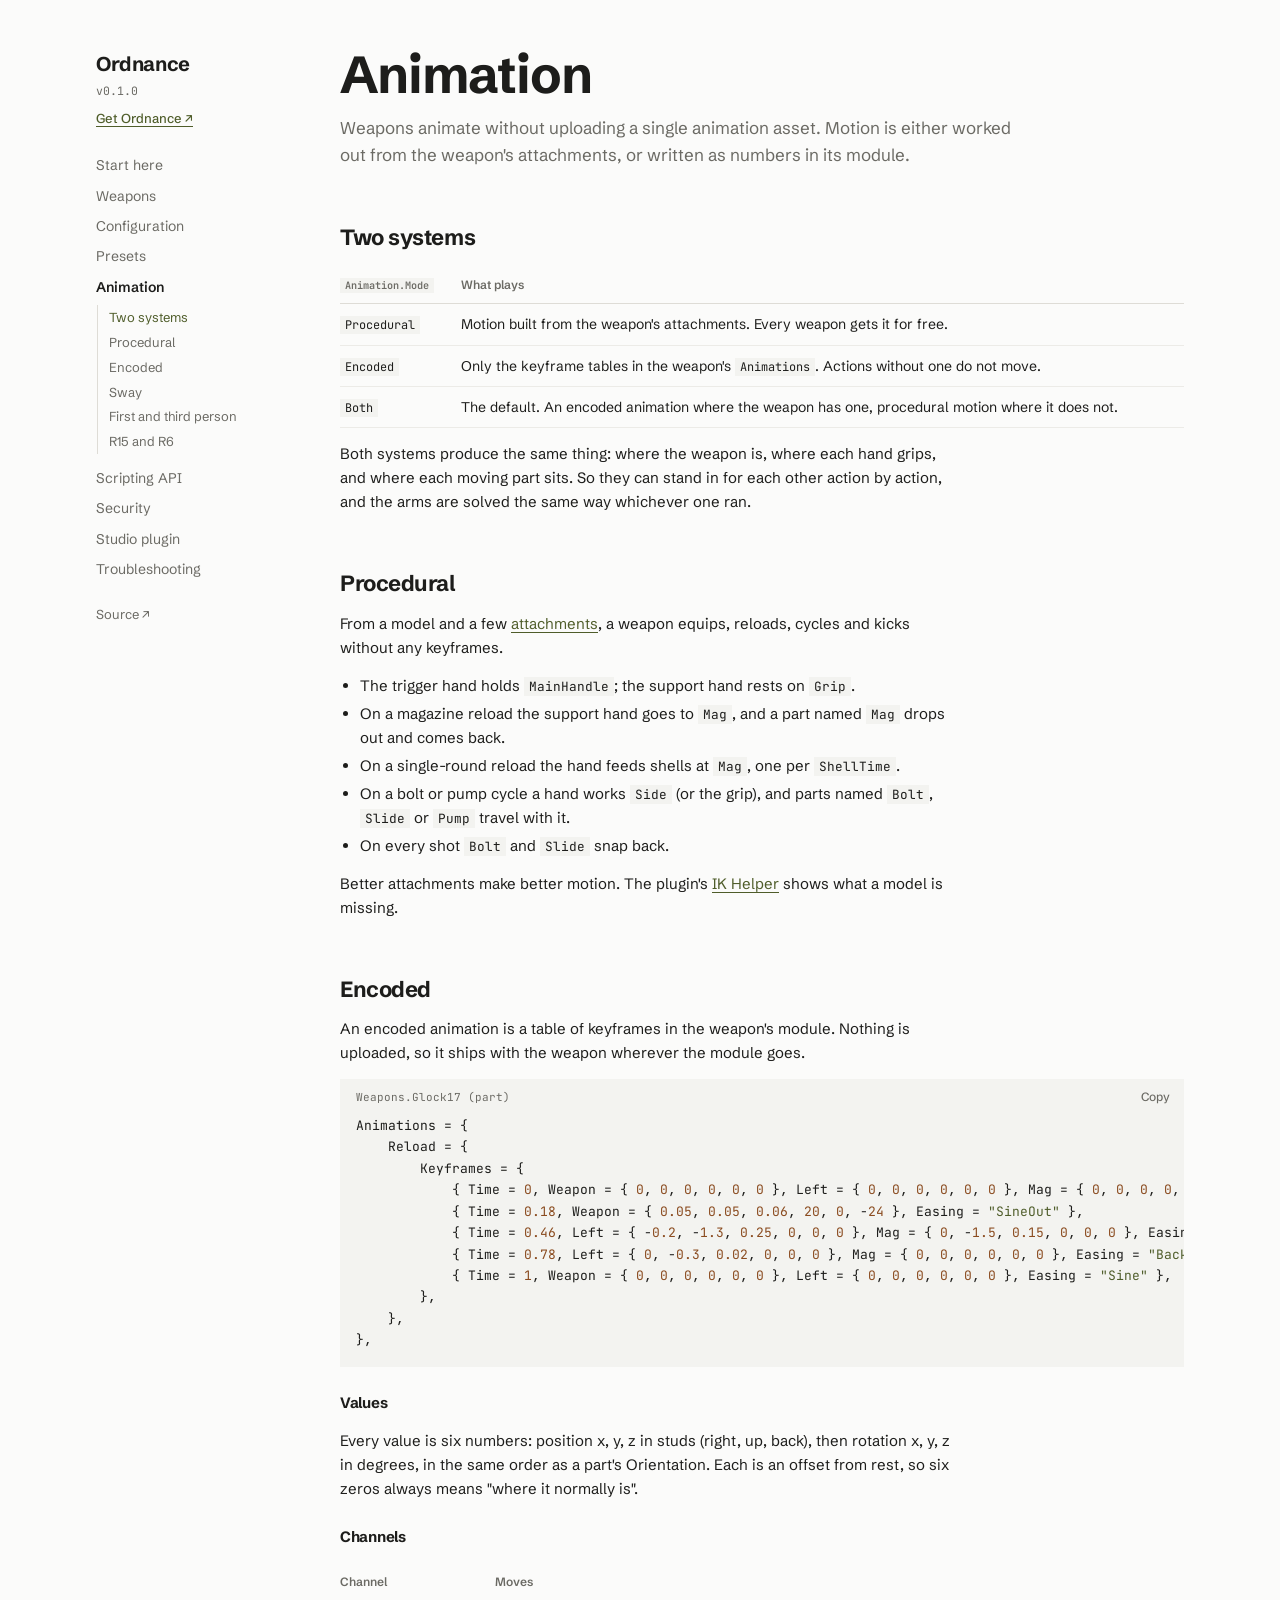
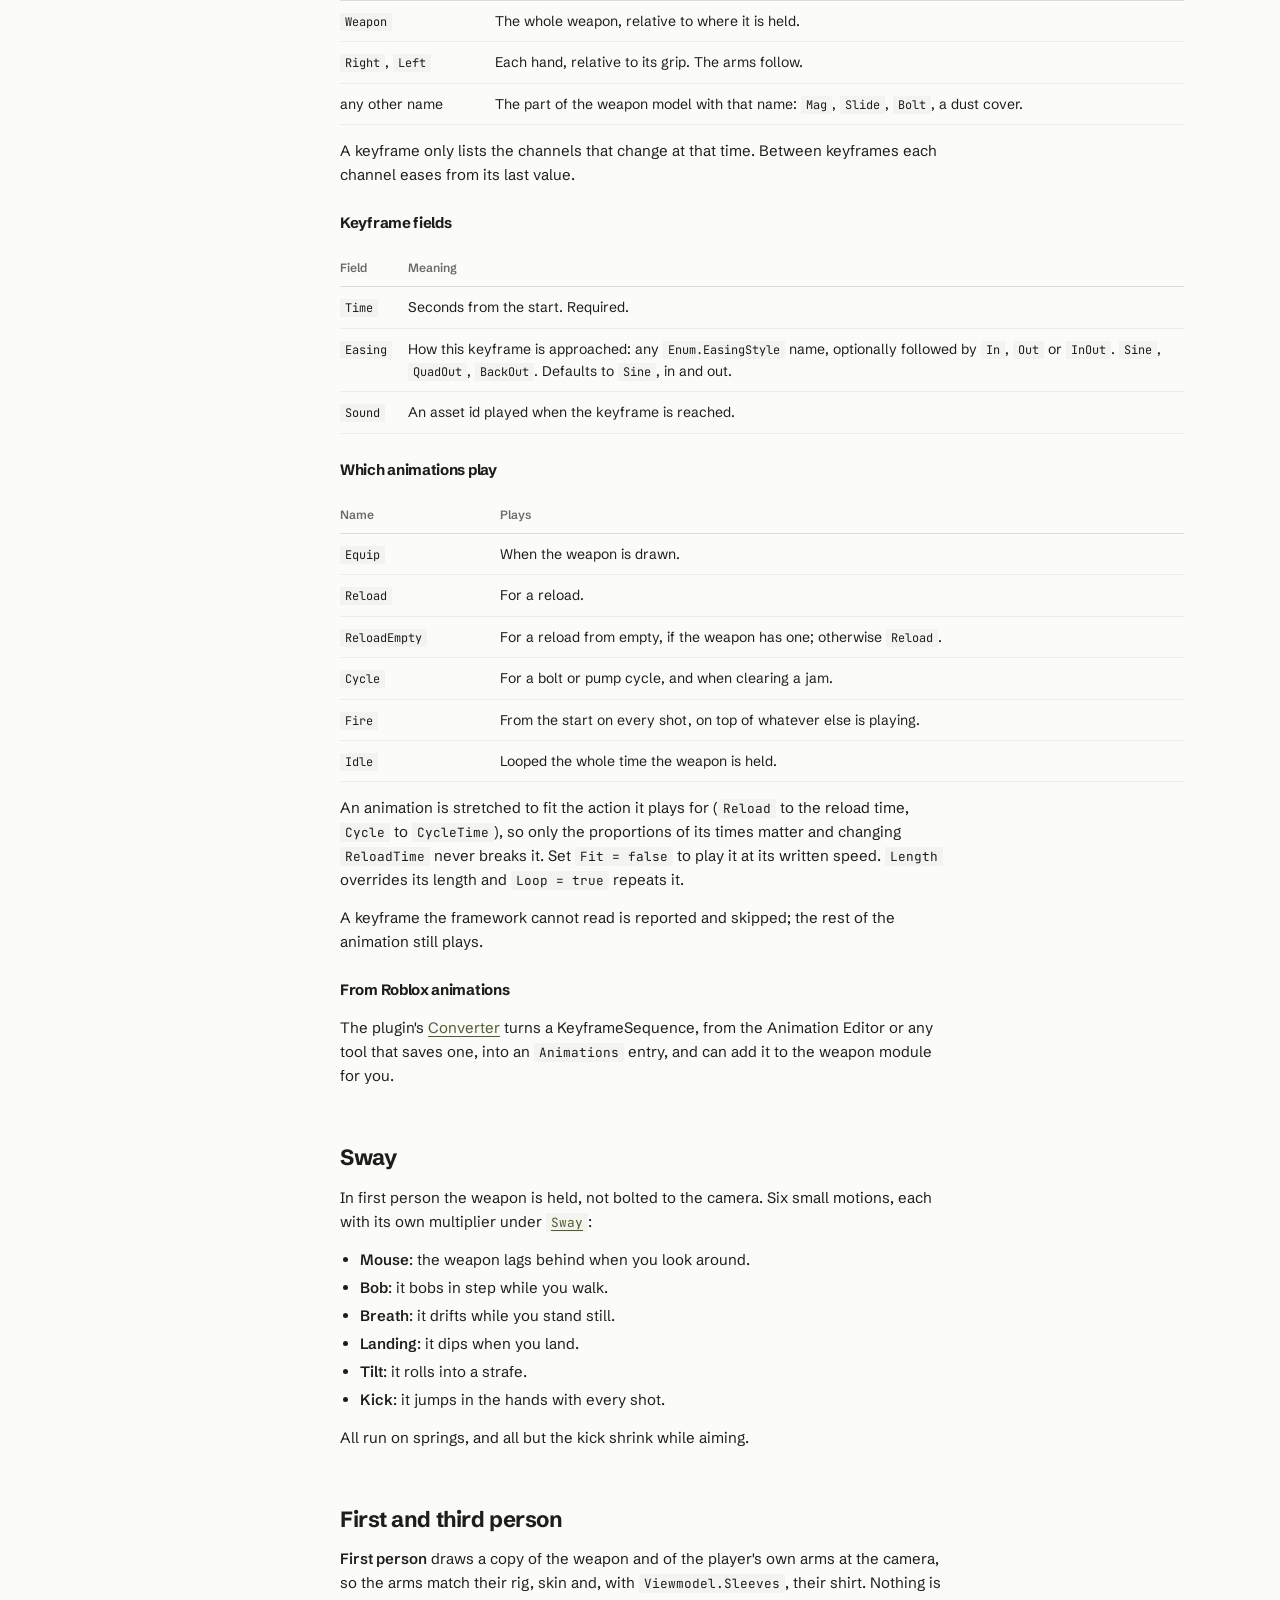
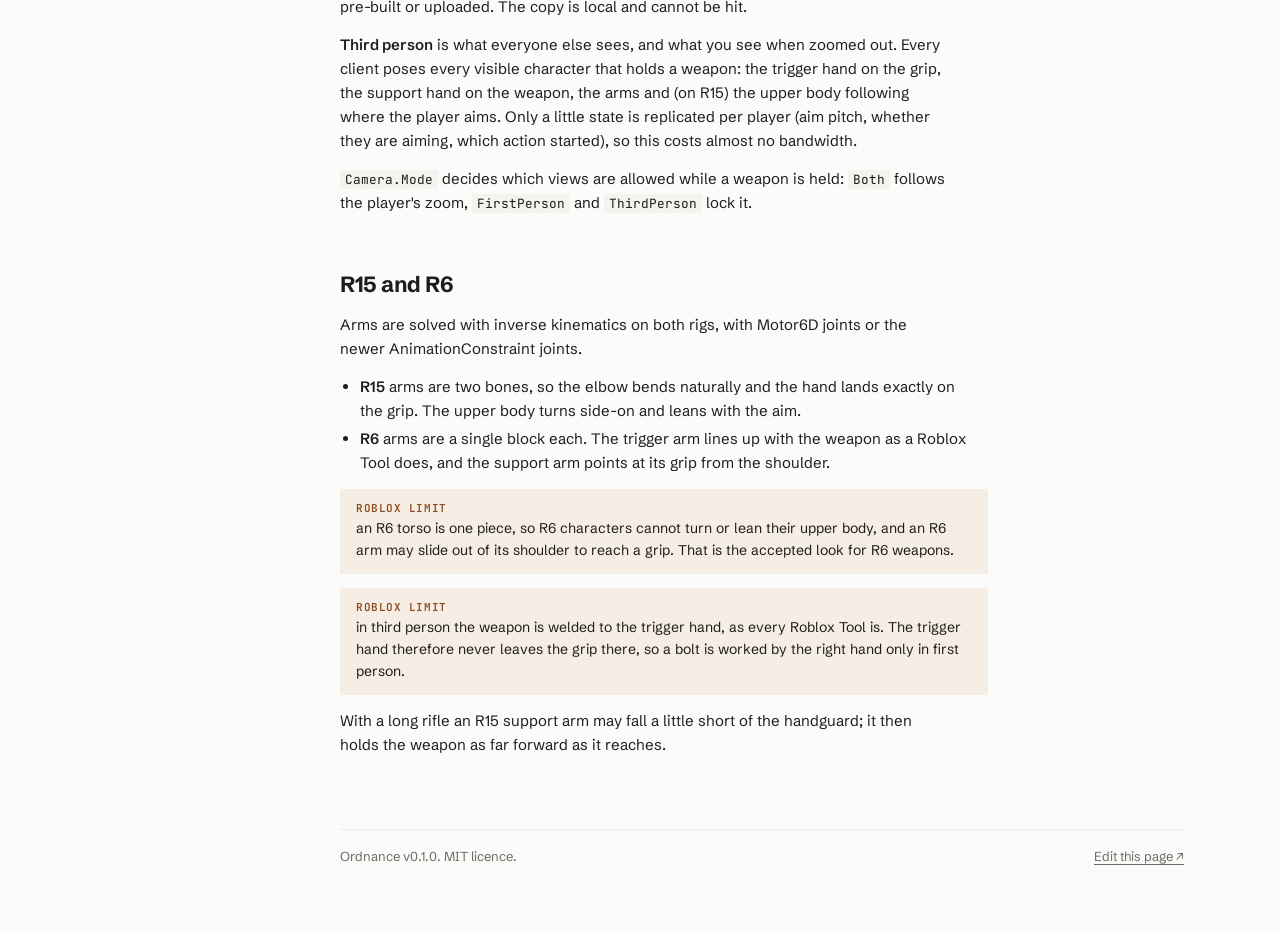
==== docs/animation.html @ 736809ed "docs: commit the built site in docs/ for GitHub Pages The Markdown sources move to site/ and tools/d" ====
<!doctype html>
<html lang="en">
<head>
<meta charset="utf-8">
<meta name="viewport" content="width=device-width, initial-scale=1, viewport-fit=cover">
<title>Animation – Ordnance</title>
<meta name="description" content="How Ordnance animates weapons and arms: procedural motion from attachments, encoded keyframes stored as numbers, sway, and how first and third person, R6 and R15 are handled.">
<meta property="og:title" content="Animation – Ordnance">
<meta property="og:description" content="How Ordnance animates weapons and arms: procedural motion from attachments, encoded keyframes stored as numbers, sway, and how first and third person, R6 and R15 are handled.">
<link rel="icon" href="favicon.svg" type="image/svg+xml">
<link rel="preconnect" href="https://fonts.googleapis.com">
<link rel="preconnect" href="https://fonts.gstatic.com" crossorigin>
<link rel="stylesheet" href="https://fonts.googleapis.com/css2?family=Schibsted+Grotesk:wght@400;500;600;700&amp;family=JetBrains+Mono:wght@400;600&amp;display=swap">
<link rel="stylesheet" href="style.css">
</head>
<body>
<div class="shell">
  <nav class="rail" aria-label="Pages">
    <a class="brand" href="index.html">Ordnance</a>
    <span class="ver">v0.1.0</span>
    <a class="get" href="https://github.com/xerseer/ORDINANCE/releases" target="_blank" rel="noopener">Get Ordnance&nbsp;↗</a>
    <a class="item" href="index.html">Start here</a>
    <a class="item" href="weapons.html">Weapons</a>
    <a class="item" href="config.html">Configuration</a>
    <a class="item" href="presets.html">Presets</a>
    <a class="item here" href="animation.html" aria-current="page">Animation</a><div class="subs"><a class="sub" href="#systems">Two systems</a><a class="sub" href="#procedural">Procedural</a><a class="sub" href="#encoded">Encoded</a><a class="sub" href="#sway">Sway</a><a class="sub" href="#views">First and third person</a><a class="sub" href="#rigs">R15 and R6</a></div>
    <a class="item" href="api.html">Scripting API</a>
    <a class="item" href="security.html">Security</a>
    <a class="item" href="plugin.html">Studio plugin</a>
    <a class="item" href="faq.html">Troubleshooting</a>
    <a class="item out" href="https://github.com/xerseer/ORDINANCE" target="_blank" rel="noopener">Source&nbsp;↗</a>
  </nav>
  <main>
<section id="top"><h1>Animation</h1>
<p class="lede">Weapons animate without uploading a single animation asset. Motion is either worked out from the weapon's attachments, or written as numbers in its module.</p>
</section>
<section id="systems"><h2>Two systems</h2>
<div class="tbl"><table><thead><tr><th><code>Animation.Mode</code></th><th>What plays</th></tr></thead><tbody><tr><td><code>Procedural</code></td><td>Motion built from the weapon's attachments. Every weapon gets it for free.</td></tr><tr><td><code>Encoded</code></td><td>Only the keyframe tables in the weapon's <code>Animations</code>. Actions without one do not move.</td></tr><tr><td><code>Both</code></td><td>The default. An encoded animation where the weapon has one, procedural motion where it does not.</td></tr></tbody></table></div>
<p>Both systems produce the same thing: where the weapon is, where each hand grips, and where each moving part sits. So they can stand in for each other action by action, and the arms are solved the same way whichever one ran.</p>
</section>
<section id="procedural"><h2>Procedural</h2>
<p>From a model and a few <a href="weapons.html#attachments">attachments</a>, a weapon equips, reloads, cycles and kicks without any keyframes.</p>
<ul><li>The trigger hand holds <code>MainHandle</code>; the support hand rests on <code>Grip</code>.</li><li>On a magazine reload the support hand goes to <code>Mag</code>, and a part named <code>Mag</code> drops out and comes back.</li><li>On a single-round reload the hand feeds shells at <code>Mag</code>, one per <code>ShellTime</code>.</li><li>On a bolt or pump cycle a hand works <code>Side</code> (or the grip), and parts named <code>Bolt</code>, <code>Slide</code> or <code>Pump</code> travel with it.</li><li>On every shot <code>Bolt</code> and <code>Slide</code> snap back.</li></ul>
<p>Better attachments make better motion. The plugin's <a href="plugin.html#helper">IK Helper</a> shows what a model is missing.</p>
</section>
<section id="encoded"><h2>Encoded</h2>
<p>An encoded animation is a table of keyframes in the weapon's module. Nothing is uploaded, so it ships with the weapon wherever the module goes.</p>
<div class="code"><div class="label">Weapons.Glock17 (part)</div><pre><code>Animations = {
	Reload = {
		Keyframes = {
			{ Time = <span class="tk-num">0</span>, Weapon = { <span class="tk-num">0</span>, <span class="tk-num">0</span>, <span class="tk-num">0</span>, <span class="tk-num">0</span>, <span class="tk-num">0</span>, <span class="tk-num">0</span> }, Left = { <span class="tk-num">0</span>, <span class="tk-num">0</span>, <span class="tk-num">0</span>, <span class="tk-num">0</span>, <span class="tk-num">0</span>, <span class="tk-num">0</span> }, Mag = { <span class="tk-num">0</span>, <span class="tk-num">0</span>, <span class="tk-num">0</span>, <span class="tk-num">0</span>, <span class="tk-num">0</span>, <span class="tk-num">0</span> } },
			{ Time = <span class="tk-num">0.18</span>, Weapon = { <span class="tk-num">0.05</span>, <span class="tk-num">0.05</span>, <span class="tk-num">0.06</span>, <span class="tk-num">20</span>, <span class="tk-num">0</span>, -<span class="tk-num">24</span> }, Easing = <span class="tk-str">&quot;SineOut&quot;</span> },
			{ Time = <span class="tk-num">0.46</span>, Left = { -<span class="tk-num">0.2</span>, -<span class="tk-num">1.3</span>, <span class="tk-num">0.25</span>, <span class="tk-num">0</span>, <span class="tk-num">0</span>, <span class="tk-num">0</span> }, Mag = { <span class="tk-num">0</span>, -<span class="tk-num">1.5</span>, <span class="tk-num">0.15</span>, <span class="tk-num">0</span>, <span class="tk-num">0</span>, <span class="tk-num">0</span> }, Easing = <span class="tk-str">&quot;QuadIn&quot;</span> },
			{ Time = <span class="tk-num">0.78</span>, Left = { <span class="tk-num">0</span>, -<span class="tk-num">0.3</span>, <span class="tk-num">0.02</span>, <span class="tk-num">0</span>, <span class="tk-num">0</span>, <span class="tk-num">0</span> }, Mag = { <span class="tk-num">0</span>, <span class="tk-num">0</span>, <span class="tk-num">0</span>, <span class="tk-num">0</span>, <span class="tk-num">0</span>, <span class="tk-num">0</span> }, Easing = <span class="tk-str">&quot;BackOut&quot;</span> },
			{ Time = <span class="tk-num">1</span>, Weapon = { <span class="tk-num">0</span>, <span class="tk-num">0</span>, <span class="tk-num">0</span>, <span class="tk-num">0</span>, <span class="tk-num">0</span>, <span class="tk-num">0</span> }, Left = { <span class="tk-num">0</span>, <span class="tk-num">0</span>, <span class="tk-num">0</span>, <span class="tk-num">0</span>, <span class="tk-num">0</span>, <span class="tk-num">0</span> }, Easing = <span class="tk-str">&quot;Sine&quot;</span> },
		},
	},
},</code></pre></div>
<h3 id="values">Values</h3>
<p>Every value is six numbers: position x, y, z in studs (right, up, back), then rotation x, y, z in degrees, in the same order as a part's Orientation. Each is an offset from rest, so six zeros always means &quot;where it normally is&quot;.</p>
<h3 id="channels">Channels</h3>
<div class="tbl"><table><thead><tr><th>Channel</th><th>Moves</th></tr></thead><tbody><tr><td><code>Weapon</code></td><td>The whole weapon, relative to where it is held.</td></tr><tr><td><code>Right</code>, <code>Left</code></td><td>Each hand, relative to its grip. The arms follow.</td></tr><tr><td>any other name</td><td>The part of the weapon model with that name: <code>Mag</code>, <code>Slide</code>, <code>Bolt</code>, a dust cover.</td></tr></tbody></table></div>
<p>A keyframe only lists the channels that change at that time. Between keyframes each channel eases from its last value.</p>
<h3 id="keyframe-fields">Keyframe fields</h3>
<div class="tbl"><table><thead><tr><th>Field</th><th>Meaning</th></tr></thead><tbody><tr><td><code>Time</code></td><td>Seconds from the start. Required.</td></tr><tr><td><code>Easing</code></td><td>How this keyframe is approached: any <code>Enum.EasingStyle</code> name, optionally followed by <code>In</code>, <code>Out</code> or <code>InOut</code>. <code>Sine</code>, <code>QuadOut</code>, <code>BackOut</code>. Defaults to <code>Sine</code>, in and out.</td></tr><tr><td><code>Sound</code></td><td>An asset id played when the keyframe is reached.</td></tr></tbody></table></div>
<h3 id="slots">Which animations play</h3>
<div class="tbl"><table><thead><tr><th>Name</th><th>Plays</th></tr></thead><tbody><tr><td><code>Equip</code></td><td>When the weapon is drawn.</td></tr><tr><td><code>Reload</code></td><td>For a reload.</td></tr><tr><td><code>ReloadEmpty</code></td><td>For a reload from empty, if the weapon has one; otherwise <code>Reload</code>.</td></tr><tr><td><code>Cycle</code></td><td>For a bolt or pump cycle, and when clearing a jam.</td></tr><tr><td><code>Fire</code></td><td>From the start on every shot, on top of whatever else is playing.</td></tr><tr><td><code>Idle</code></td><td>Looped the whole time the weapon is held.</td></tr></tbody></table></div>
<p>An animation is stretched to fit the action it plays for (<code>Reload</code> to the reload time, <code>Cycle</code> to <code>CycleTime</code>), so only the proportions of its times matter and changing <code>ReloadTime</code> never breaks it. Set <code>Fit = false</code> to play it at its written speed. <code>Length</code> overrides its length and <code>Loop = true</code> repeats it.</p>
<p>A keyframe the framework cannot read is reported and skipped; the rest of the animation still plays.</p>
<h3 id="converter">From Roblox animations</h3>
<p>The plugin's <a href="plugin.html#converter">Converter</a> turns a KeyframeSequence, from the Animation Editor or any tool that saves one, into an <code>Animations</code> entry, and can add it to the weapon module for you.</p>
</section>
<section id="sway"><h2>Sway</h2>
<p>In first person the weapon is held, not bolted to the camera. Six small motions, each with its own multiplier under <a href="config.html#sway"><code>Sway</code></a>:</p>
<ul><li><strong>Mouse</strong>: the weapon lags behind when you look around.</li><li><strong>Bob</strong>: it bobs in step while you walk.</li><li><strong>Breath</strong>: it drifts while you stand still.</li><li><strong>Landing</strong>: it dips when you land.</li><li><strong>Tilt</strong>: it rolls into a strafe.</li><li><strong>Kick</strong>: it jumps in the hands with every shot.</li></ul>
<p>All run on springs, and all but the kick shrink while aiming.</p>
</section>
<section id="views"><h2>First and third person</h2>
<p><strong>First person</strong> draws a copy of the weapon and of the player's own arms at the camera, so the arms match their rig, skin and, with <code>Viewmodel.Sleeves</code>, their shirt. Nothing is pre-built or uploaded. The copy is local and cannot be hit.</p>
<p><strong>Third person</strong> is what everyone else sees, and what you see when zoomed out. Every client poses every visible character that holds a weapon: the trigger hand on the grip, the support hand on the weapon, the arms and (on R15) the upper body following where the player aims. Only a little state is replicated per player (aim pitch, whether they are aiming, which action started), so this costs almost no bandwidth.</p>
<p><code>Camera.Mode</code> decides which views are allowed while a weapon is held: <code>Both</code> follows the player's zoom, <code>FirstPerson</code> and <code>ThirdPerson</code> lock it.</p>
</section>
<section id="rigs"><h2>R15 and R6</h2>
<p>Arms are solved with inverse kinematics on both rigs, with Motor6D joints or the newer AnimationConstraint joints.</p>
<ul><li><strong>R15</strong> arms are two bones, so the elbow bends naturally and the hand lands exactly on the grip. The upper body turns side-on and leans with the aim.</li><li><strong>R6</strong> arms are a single block each. The trigger arm lines up with the weapon as a Roblox Tool does, and the support arm points at its grip from the shoulder.</li></ul>
<div class="note limit"><span class="kicker">Roblox limit</span><p>an R6 torso is one piece, so R6 characters cannot turn or lean their upper body, and an R6 arm may slide out of its shoulder to reach a grip. That is the accepted look for R6 weapons.</p></div>
<div class="note limit"><span class="kicker">Roblox limit</span><p>in third person the weapon is welded to the trigger hand, as every Roblox Tool is. The trigger hand therefore never leaves the grip there, so a bolt is worked by the right hand only in first person.</p></div>
<p>With a long rifle an R15 support arm may fall a little short of the handguard; it then holds the weapon as far forward as it reaches.</p>
</section>
    <footer>
      <span>Ordnance v0.1.0. MIT licence.</span>
      <a href="https://github.com/xerseer/ORDINANCE/blob/main/site/animation.md">Edit this page&nbsp;↗</a>
    </footer>
  </main>
</div>
<script src="site.js"></script>
</body>
</html>
---- docs/style.css ----
/*
	Ordnance docs. Same visual language as the xnet docs: warm paper in light,
	warm near-black in dark, one olive accent, square corners, hairlines.
*/

:root {
	--bg: #fbfbfa;
	--surface: #ffffff;
	--code-bg: #f3f3f0;
	--fg: #1d1d1b;
	--muted: #6b6a64;
	--line: #ecebe7;
	--line-strong: #dedcd6;
	--accent: #4f5d2a;
	--accent-soft: #eef0e4;
	--warm: #8a4b1f;
	--warm-soft: #f6ede4;
	--cool: #355a7a;
	--tk-kw: #1d1d1b;
	--tk-str: #4f5d2a;
	--tk-num: #8a4b1f;
	--tk-com: #94928a;
	--tk-fn: #355a7a;
	--radius: 0;
	--font-body: "Schibsted Grotesk", "Segoe UI", system-ui, sans-serif;
	--font-mono: "JetBrains Mono", ui-monospace, Consolas, monospace;
}

@media (prefers-color-scheme: dark) {
	:root:not([data-theme="light"]) {
		--bg: #161615;
		--surface: #1c1c1a;
		--code-bg: #1f1f1d;
		--fg: #e8e7e2;
		--muted: #9c9a92;
		--line: #242422;
		--line-strong: #2f2f2c;
		--accent: #b3bf7d;
		--accent-soft: #2a2e1f;
		--warm: #d9a27a;
		--warm-soft: #2c231c;
		--cool: #93b4d1;
		--tk-kw: #e8e7e2;
		--tk-str: #b3bf7d;
		--tk-num: #d9a27a;
		--tk-com: #75736c;
		--tk-fn: #93b4d1;
		color-scheme: dark;
	}
}

:root[data-theme="dark"] {
	--bg: #161615;
	--surface: #1c1c1a;
	--code-bg: #1f1f1d;
	--fg: #e8e7e2;
	--muted: #9c9a92;
	--line: #242422;
	--line-strong: #2f2f2c;
	--accent: #b3bf7d;
	--accent-soft: #2a2e1f;
	--warm: #d9a27a;
	--warm-soft: #2c231c;
	--cool: #93b4d1;
	--tk-kw: #e8e7e2;
	--tk-str: #b3bf7d;
	--tk-num: #d9a27a;
	--tk-com: #75736c;
	--tk-fn: #93b4d1;
	color-scheme: dark;
}

* {
	box-sizing: border-box;
}

body {
	margin: 0;
	background: var(--bg);
	color: var(--fg);
	font-family: var(--font-body);
	font-size: 15px;
	line-height: 1.6;
	-webkit-text-size-adjust: 100%;
}

a {
	color: var(--accent);
	text-underline-offset: 3px;
}

a:focus-visible,
button:focus-visible,
input:focus-visible {
	outline: 2px solid var(--accent);
	outline-offset: 2px;
}

/* Layout ------------------------------------------------------------------ */

.shell {
	display: grid;
	grid-template-columns: 180px minmax(0, 1fr);
	gap: 64px;
	max-width: 1120px;
	margin: 0 auto;
	padding-left: max(16px, env(safe-area-inset-left, 0px));
	padding-right: max(16px, env(safe-area-inset-right, 0px));
	padding-block: 48px 64px;
}

nav.rail {
	position: sticky;
	top: calc(env(safe-area-inset-top, 0px) + 40px);
	align-self: start;
	max-height: calc(100vh - 64px);
	overflow-y: auto;
	scrollbar-width: none;
	display: flex;
	flex-direction: column;
	gap: 2px;
	font-size: 14px;
}

nav.rail .brand {
	font-weight: 700;
	font-size: 20px;
	letter-spacing: -0.02em;
	color: var(--fg);
	text-decoration: none;
}

nav.rail .ver {
	font-family: var(--font-mono);
	font-size: 11.5px;
	color: var(--muted);
	margin-bottom: 6px;
}

nav.rail a.get {
	font-size: 13px;
	font-weight: 500;
	margin-bottom: 20px;
}

nav.rail a.item {
	color: var(--muted);
	text-decoration: none;
	padding: 3px 0;
}

nav.rail a.item:hover {
	color: var(--fg);
}

nav.rail a.item.here {
	color: var(--fg);
	font-weight: 600;
}

nav.rail a.item.out {
	margin-top: 16px;
	font-size: 13px;
}

nav.rail .subs {
	display: flex;
	flex-direction: column;
	border-left: 1px solid var(--line-strong);
	margin: 2px 0 8px 1px;
	padding-left: 11px;
}

nav.rail a.sub {
	color: var(--muted);
	text-decoration: none;
	font-size: 13px;
	padding: 2px 0;
}

nav.rail a.sub:hover {
	color: var(--fg);
}

nav.rail a.sub.on {
	color: var(--accent);
}

main {
	min-width: 0;
	display: flex;
	flex-direction: column;
	gap: 56px;
}

section {
	display: flex;
	flex-direction: column;
	gap: 14px;
	scroll-margin-top: 32px;
}

/* Type -------------------------------------------------------------------- */

h1,
h2,
h3 {
	text-wrap: balance;
	margin: 0;
	letter-spacing: -0.02em;
	font-weight: 700;
}

h1 {
	font-size: clamp(36px, 6vw, 52px);
	line-height: 1;
}

h2 {
	font-size: 22px;
	line-height: 1.25;
}

h3 {
	font-size: 15px;
	margin-top: 10px;
	scroll-margin-top: 32px;
}

p {
	margin: 0;
	max-width: 68ch;
}

ul,
ol {
	margin: 0;
	padding-left: 20px;
	display: flex;
	flex-direction: column;
	gap: 4px;
	max-width: 70ch;
}

.lede {
	font-size: 17px;
	color: var(--muted);
}

.dim {
	color: var(--muted);
}

strong {
	font-weight: 600;
}

code {
	font-family: var(--font-mono);
	font-size: 0.85em;
	background: var(--code-bg);
	padding: 1px 5px;
	border-radius: var(--radius);
}

/* Buttons and notes -------------------------------------------------------- */

.btn {
	display: inline-block;
	font-weight: 600;
	font-size: 14px;
	color: var(--accent);
	background: var(--accent-soft);
	text-decoration: none;
	padding: 9px 16px;
	border-radius: var(--radius);
}

.btn:hover {
	background: var(--line);
}

.btn.plain {
	background: none;
	color: var(--muted);
	padding-inline: 4px;
}

.btn.plain:hover {
	color: var(--fg);
	background: none;
}

.actions {
	display: flex;
	flex-wrap: wrap;
	gap: 8px 16px;
	align-items: center;
}

.note {
	background: var(--accent-soft);
	padding: 12px 16px;
	border-radius: var(--radius);
	font-size: 14px;
	max-width: 72ch;
}

.note p {
	max-width: none;
}

.note.limit {
	background: var(--warm-soft);
}

.note .kicker {
	display: block;
	font: 600 11px var(--font-mono);
	text-transform: uppercase;
	letter-spacing: 0.05em;
	color: var(--warm);
	margin-bottom: 2px;
}

.scope {
	font-size: 13px;
	color: var(--muted);
}

/* Code -------------------------------------------------------------------- */

.code {
	position: relative;
	background: var(--code-bg);
	border-radius: var(--radius);
	min-width: 0;
}

.code .label {
	font-family: var(--font-mono);
	font-size: 11px;
	color: var(--muted);
	padding: 10px 16px 0;
}

.code pre {
	margin: 0;
	padding: 8px 16px 16px;
	overflow-x: auto;
	font-family: var(--font-mono);
	font-size: 13px;
	line-height: 1.65;
	tab-size: 4;
}

.code > pre:first-child {
	padding-top: 16px;
}

.code pre code {
	background: none;
	padding: 0;
	font-size: inherit;
}

.copy {
	position: absolute;
	top: 6px;
	right: 8px;
	font: 500 12px var(--font-body);
	color: var(--muted);
	background: var(--code-bg);
	border: 0;
	padding: 4px 6px;
	cursor: pointer;
}

.copy:hover {
	color: var(--fg);
}

.tk-kw {
	color: var(--tk-kw);
	font-weight: 600;
}

.tk-str {
	color: var(--tk-str);
}

.tk-num {
	color: var(--tk-num);
}

.tk-com {
	color: var(--tk-com);
}

.tk-fn {
	color: var(--tk-fn);
}

.pair {
	display: grid;
	grid-template-columns: repeat(2, minmax(0, 1fr));
	gap: 12px;
}

/* Tables ------------------------------------------------------------------ */

.tbl {
	overflow-x: auto;
}

table {
	border-collapse: collapse;
	width: 100%;
	font-size: 14px;
}

th,
td {
	text-align: left;
	padding: 9px 16px 9px 0;
	border-bottom: 1px solid var(--line);
	vertical-align: top;
}

th:last-child,
td:last-child {
	padding-right: 0;
}

th {
	font-size: 12px;
	font-weight: 600;
	color: var(--muted);
	border-bottom-color: var(--line-strong);
}

td code {
	white-space: nowrap;
}

table.ref td:first-child code {
	scroll-margin-top: 40px;
}

table.ref td:nth-child(3) {
	color: var(--muted);
	font-size: 13px;
	min-width: 96px;
}

table.ref td:nth-child(3) code {
	color: var(--fg);
	white-space: nowrap;
}

table.ref td:last-child {
	min-width: 220px;
}

table.ref tr:target td,
table.ref tr.hit td {
	background: var(--accent-soft);
}

table.compare td,
table.compare th {
	white-space: nowrap;
}

.swatch {
	display: inline-block;
	width: 10px;
	height: 10px;
	margin-right: 6px;
	vertical-align: -1px;
	outline: 1px solid var(--line-strong);
}

dl.defs {
	margin: 0;
	display: grid;
	grid-template-columns: max-content minmax(0, 1fr);
	gap: 8px 20px;
	max-width: 76ch;
}

dl.defs dt {
	margin: 0;
}

dl.defs dd {
	margin: 0;
	color: var(--muted);
}

/* Settings filter ---------------------------------------------------------- */

.filter {
	padding: 10px 0;
	border-top: 1px solid var(--line);
	border-bottom: 1px solid var(--line);
	margin-top: 10px;
	display: flex;
	gap: 12px;
	align-items: baseline;
}

.filter input {
	flex: 1;
	min-width: 0;
	max-width: 360px;
	font: 14px var(--font-body);
	color: var(--fg);
	background: var(--surface);
	border: 1px solid var(--line-strong);
	border-radius: var(--radius);
	padding: 7px 10px;
}

.filter input::placeholder {
	color: var(--muted);
}

.filter .count {
	font-size: 13px;
	color: var(--muted);
}

/* Layout tree ------------------------------------------------------------- */

.tree {
	font-family: var(--font-mono);
	font-size: 13px;
	line-height: 1.75;
	background: var(--code-bg);
	padding: 14px 16px;
	overflow-x: auto;
	white-space: pre;
}

.tree .dim {
	font-family: var(--font-body);
}

/* Footer ------------------------------------------------------------------ */

footer {
	display: flex;
	flex-wrap: wrap;
	justify-content: space-between;
	gap: 8px 24px;
	font-size: 13px;
	color: var(--muted);
	border-top: 1px solid var(--line);
	padding-top: 16px;
	margin-top: 16px;
}

footer a {
	color: var(--muted);
}

footer a:hover {
	color: var(--fg);
}

/* Small screens ------------------------------------------------------------ */

@media (max-width: 820px) {
	.shell {
		grid-template-columns: minmax(0, 1fr);
		gap: 32px;
		padding-block: 28px 48px;
	}

	nav.rail {
		position: static;
		max-height: none;
		flex-flow: row wrap;
		gap: 2px 16px;
	}

	nav.rail .brand,
	nav.rail .ver,
	nav.rail a.get {
		width: 100%;
	}

	nav.rail a.get {
		margin-bottom: 8px;
	}

	nav.rail .subs,
	nav.rail a.item.out {
		display: none;
	}

	main {
		gap: 44px;
	}

	.pair {
		grid-template-columns: minmax(0, 1fr);
	}

	dl.defs {
		grid-template-columns: minmax(0, 1fr);
		gap: 0;
	}

	dl.defs dd {
		margin-bottom: 10px;
	}
}

@media (prefers-reduced-motion: no-preference) {
	html {
		scroll-behavior: smooth;
	}
}

img {
	max-width: 100%;
}

[hidden] {
	display: none !important;
}
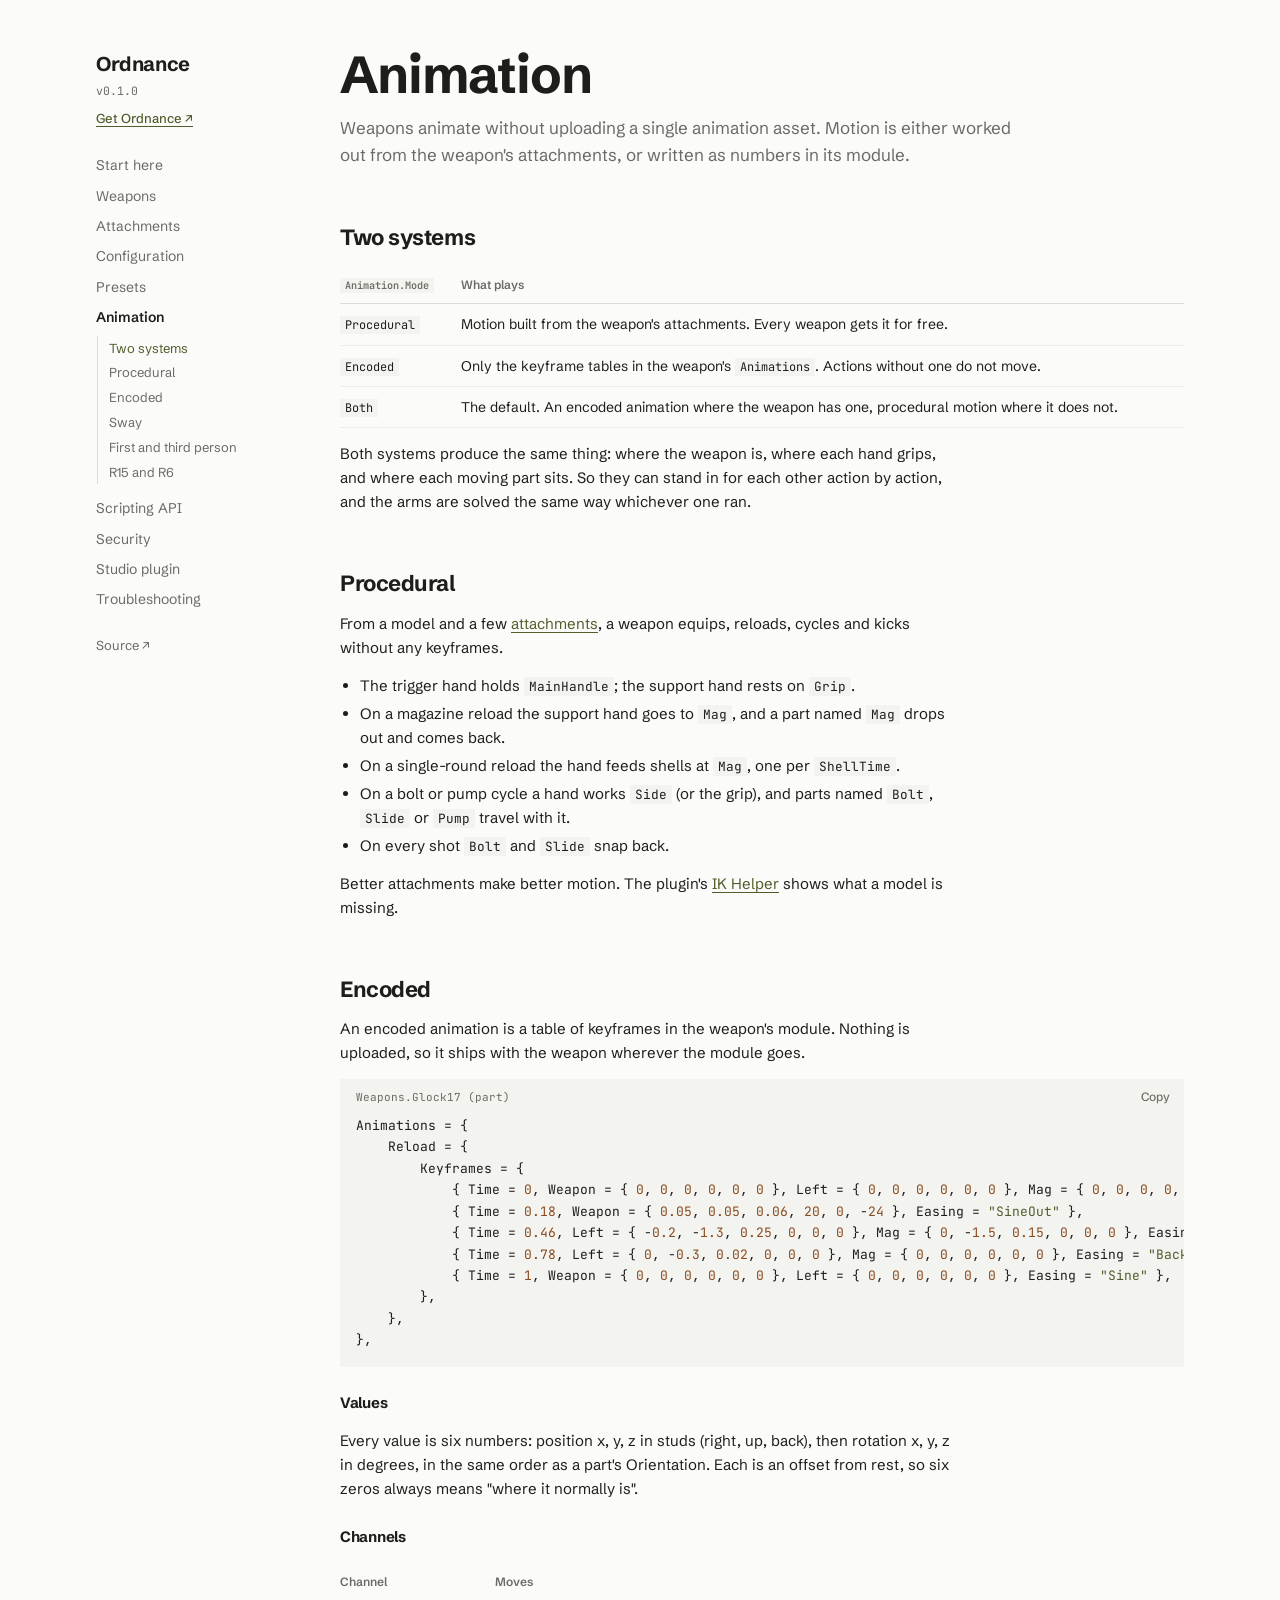
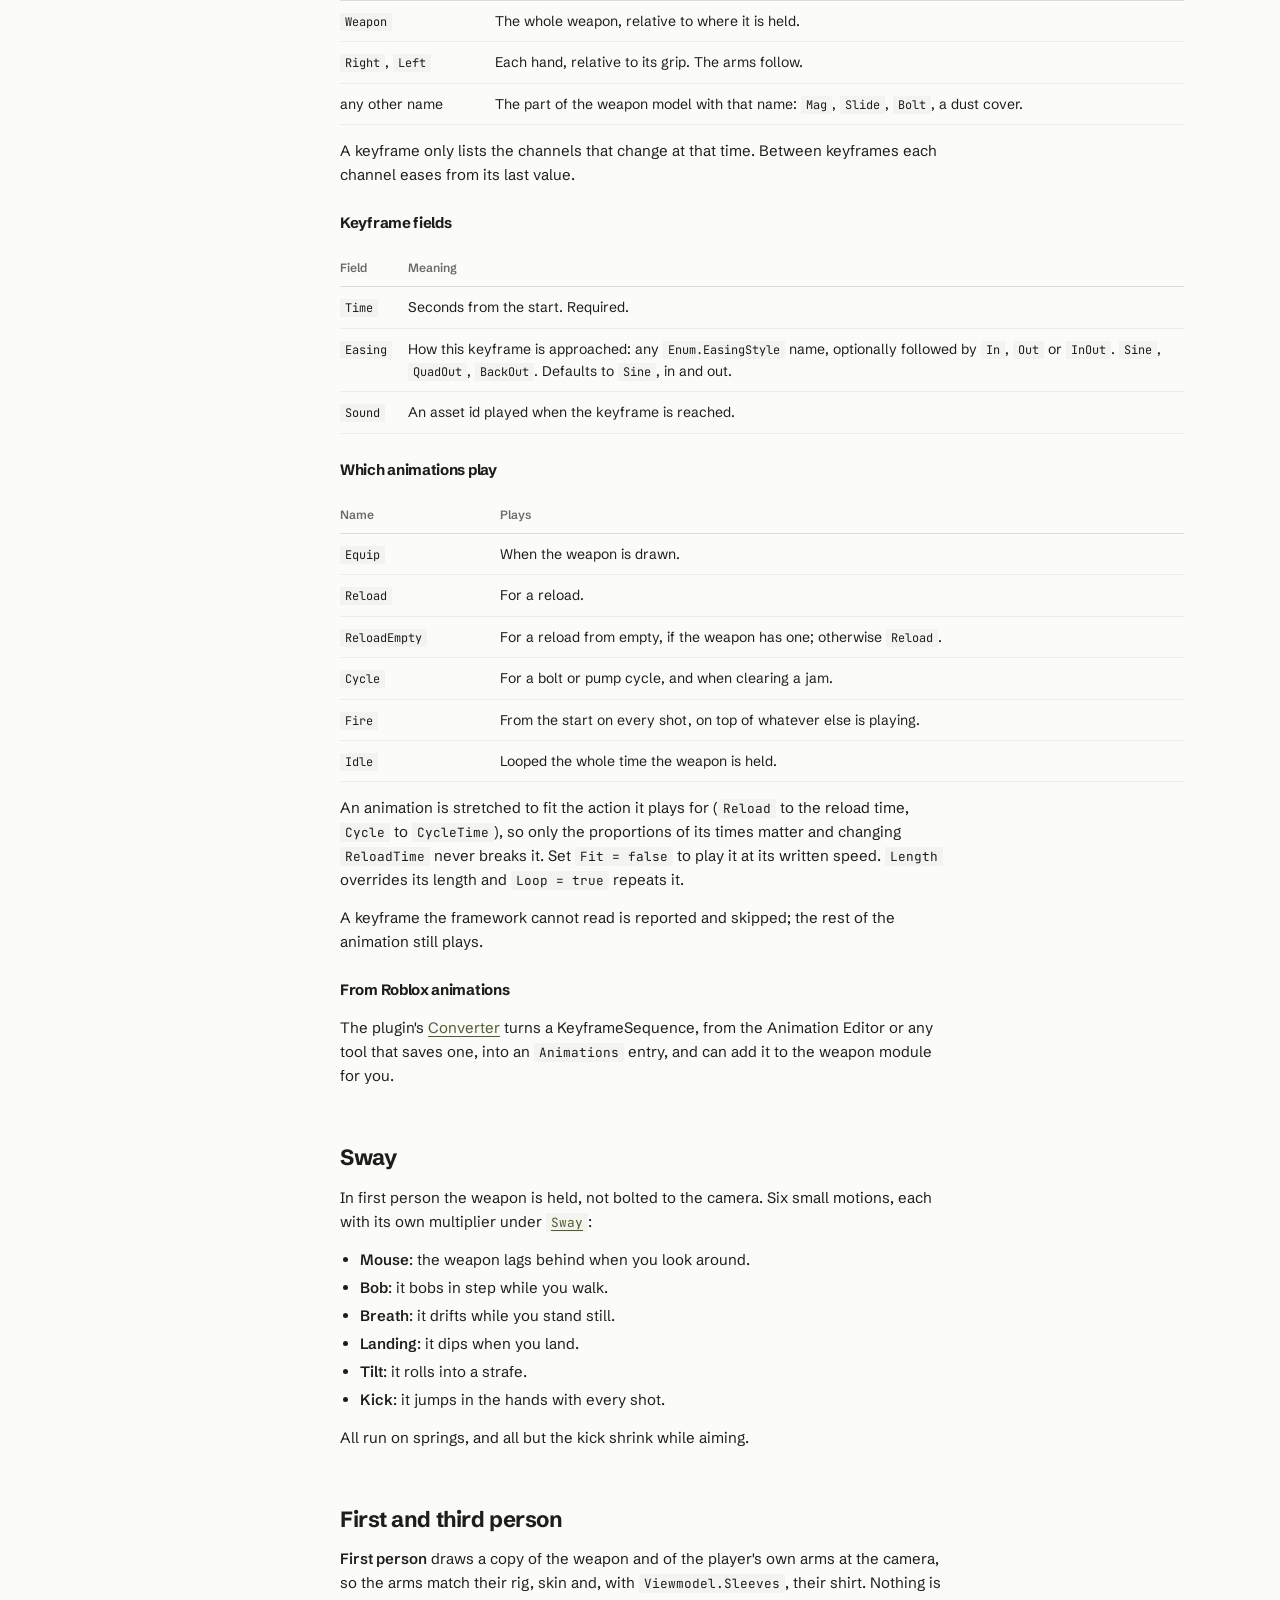
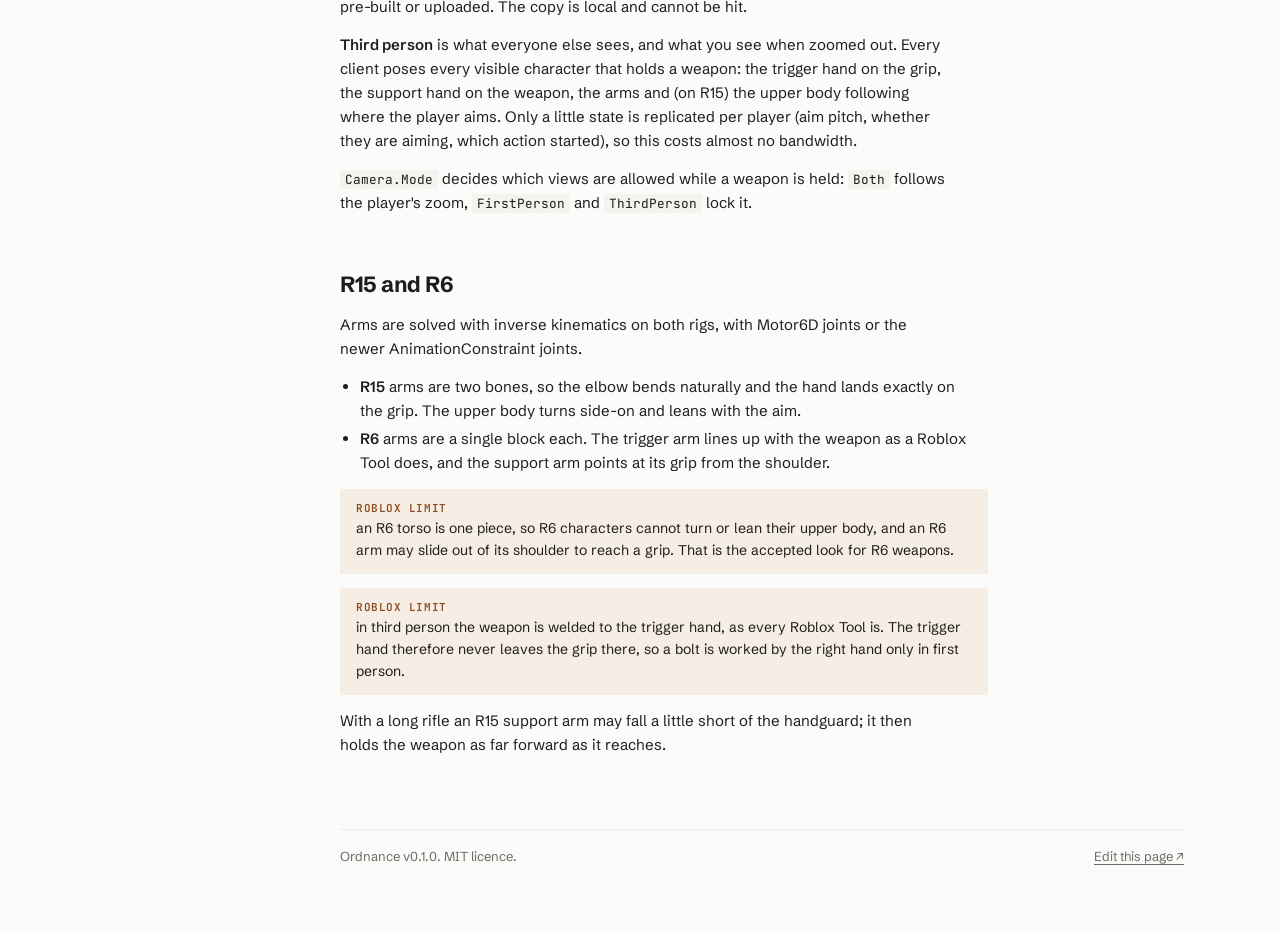
==== commit 45dec8fc: "attachments: optics, muzzle devices, grips, lights and lasers Attachments are modules in Ordnance.At" ====
--- a/docs/animation.html
+++ b/docs/animation.html
@@ -21,6 +21,7 @@
     <a class="get" href="https://github.com/xerseer/ORDINANCE/releases" target="_blank" rel="noopener">Get Ordnance&nbsp;↗</a>
     <a class="item" href="index.html">Start here</a>
     <a class="item" href="weapons.html">Weapons</a>
+    <a class="item" href="attachments.html">Attachments</a>
     <a class="item" href="config.html">Configuration</a>
     <a class="item" href="presets.html">Presets</a>
     <a class="item here" href="animation.html" aria-current="page">Animation</a><div class="subs"><a class="sub" href="#systems">Two systems</a><a class="sub" href="#procedural">Procedural</a><a class="sub" href="#encoded">Encoded</a><a class="sub" href="#sway">Sway</a><a class="sub" href="#views">First and third person</a><a class="sub" href="#rigs">R15 and R6</a></div>
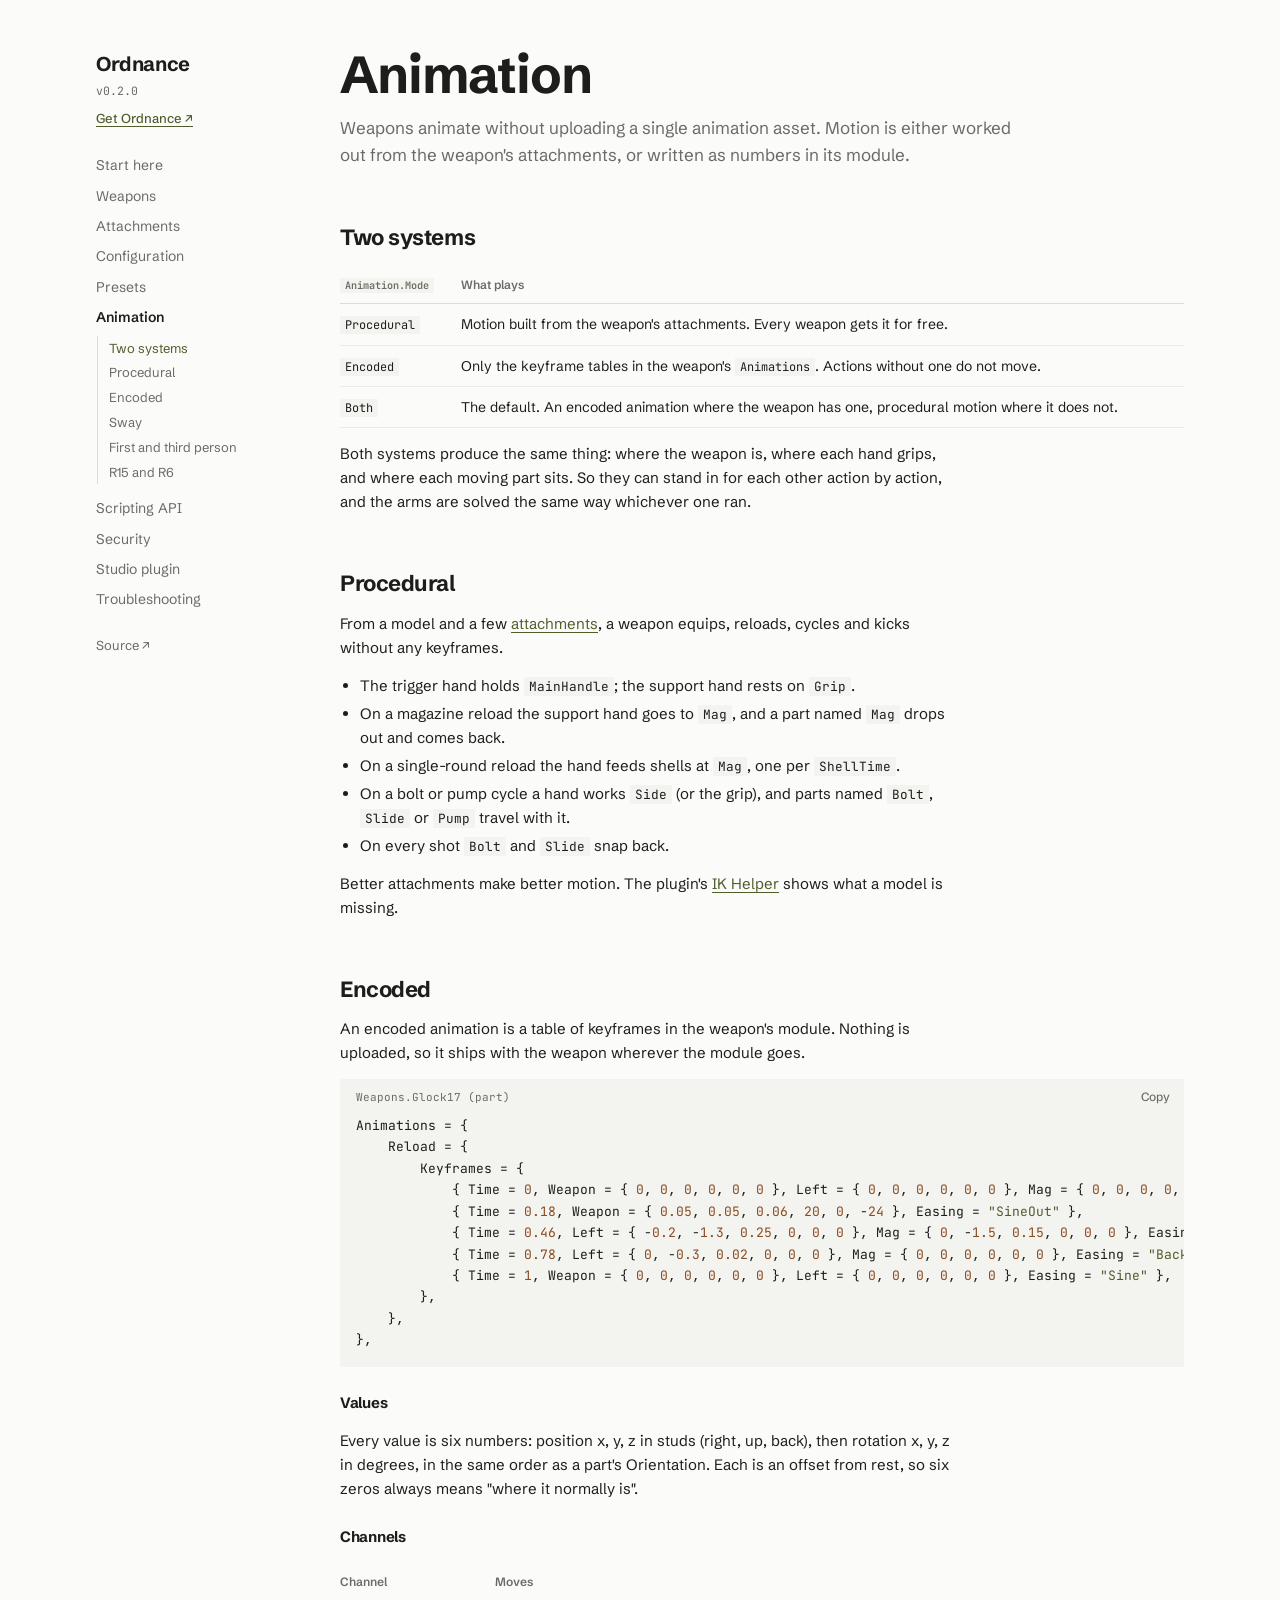
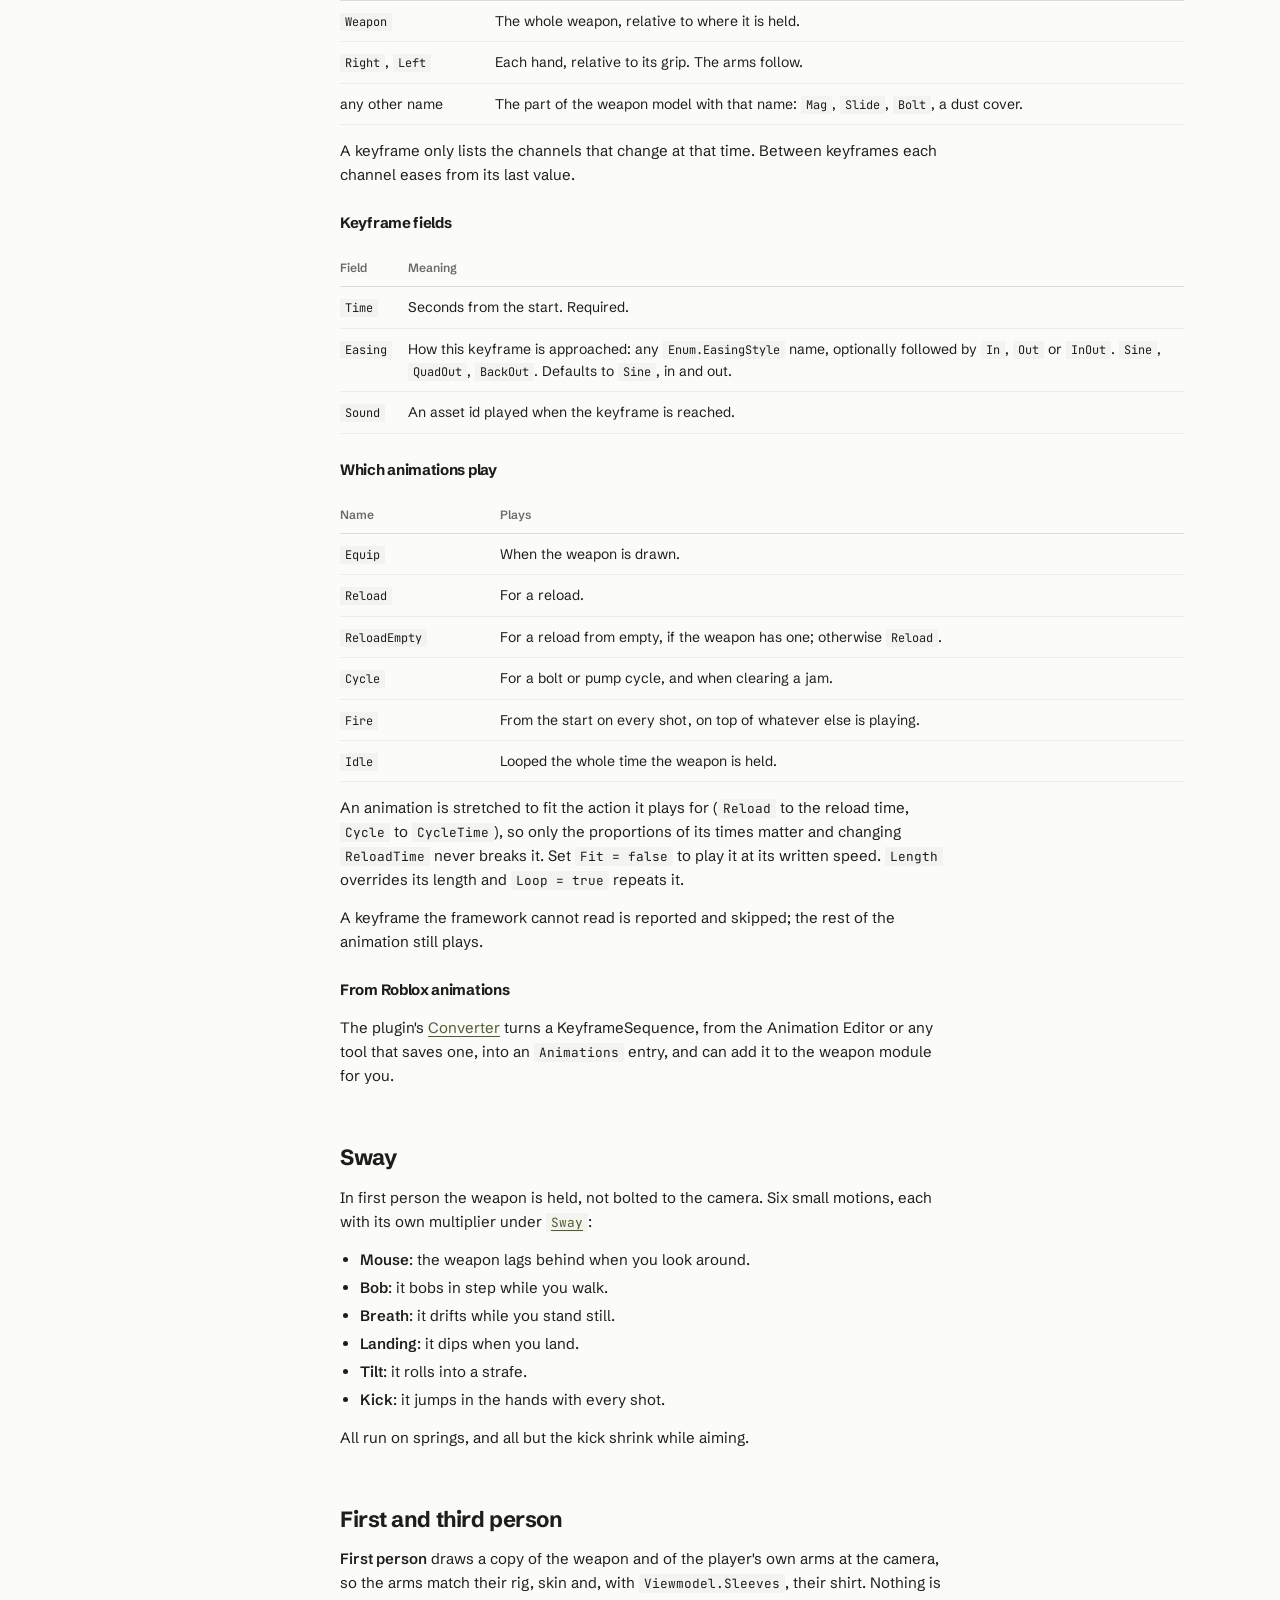
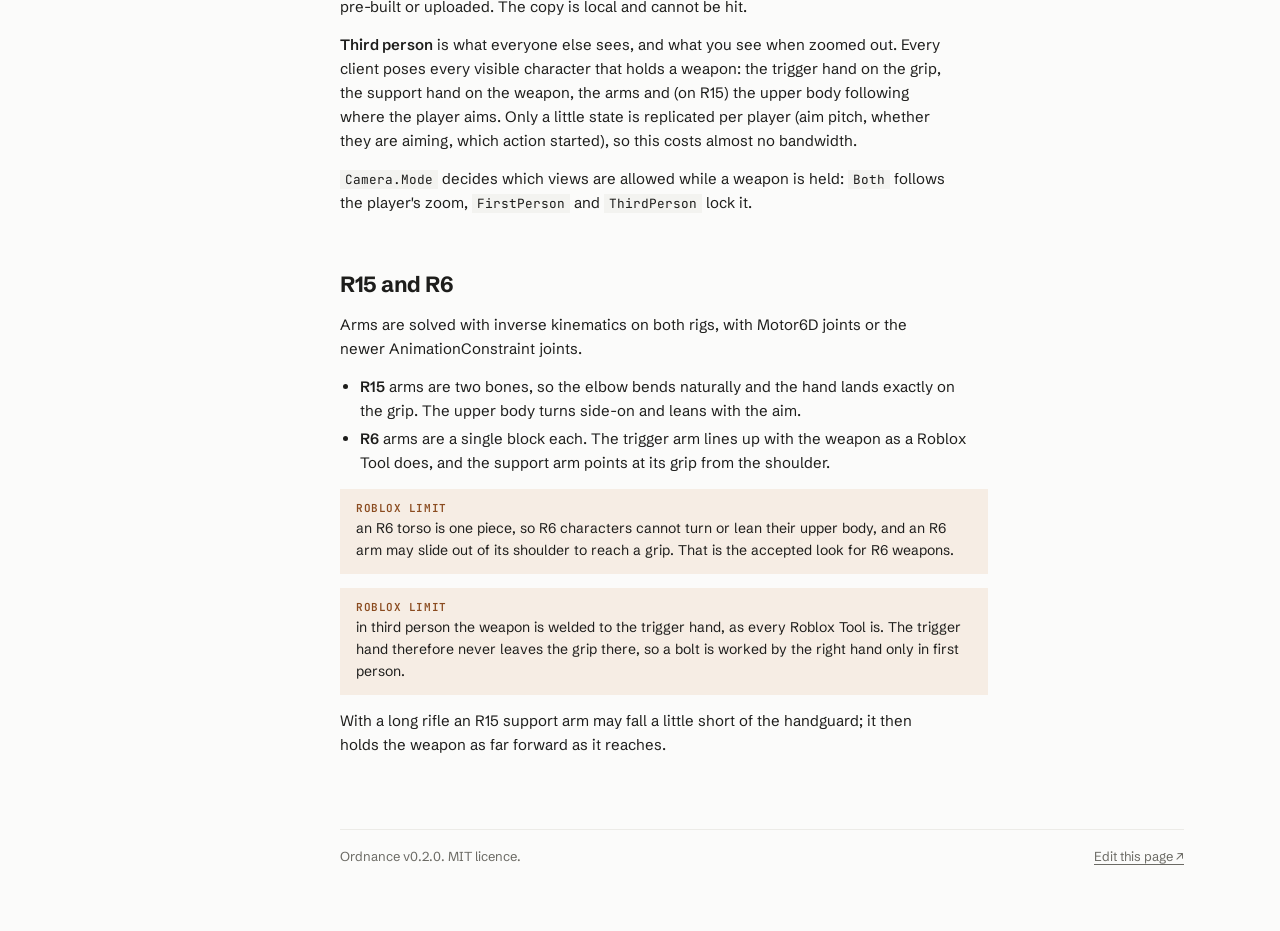
==== commit 1c890f26: "release: 0.2.0 Co-Authored-By: Claude Opus 5.5 <noreply@anthropic.com>" ====
--- a/docs/animation.html
+++ b/docs/animation.html
@@ -17,7 +17,7 @@
 <div class="shell">
   <nav class="rail" aria-label="Pages">
     <a class="brand" href="index.html">Ordnance</a>
-    <span class="ver">v0.1.0</span>
+    <span class="ver">v0.2.0</span>
     <a class="get" href="https://github.com/xerseer/ORDINANCE/releases" target="_blank" rel="noopener">Get Ordnance&nbsp;↗</a>
     <a class="item" href="index.html">Start here</a>
     <a class="item" href="weapons.html">Weapons</a>
@@ -89,7 +89,7 @@
 <p>With a long rifle an R15 support arm may fall a little short of the handguard; it then holds the weapon as far forward as it reaches.</p>
 </section>
     <footer>
-      <span>Ordnance v0.1.0. MIT licence.</span>
+      <span>Ordnance v0.2.0. MIT licence.</span>
       <a href="https://github.com/xerseer/ORDINANCE/blob/main/site/animation.md">Edit this page&nbsp;↗</a>
     </footer>
   </main>
